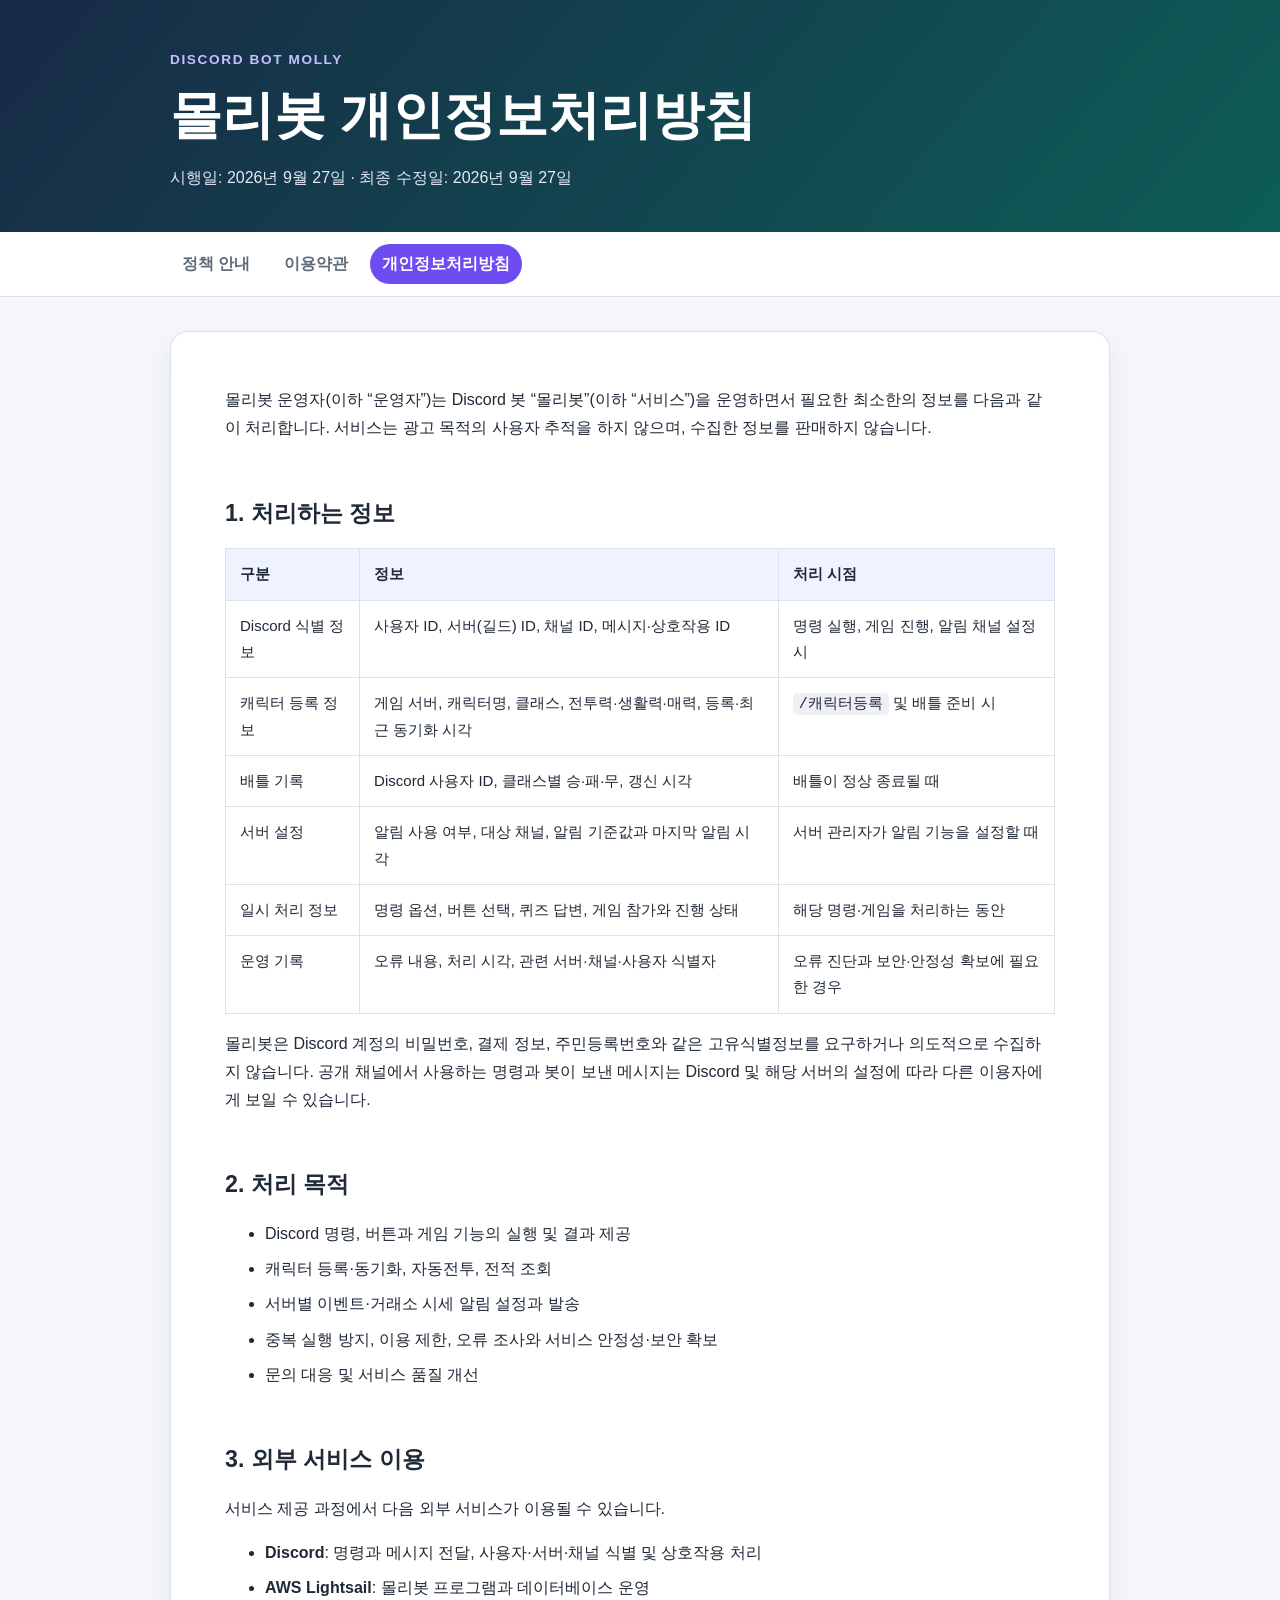
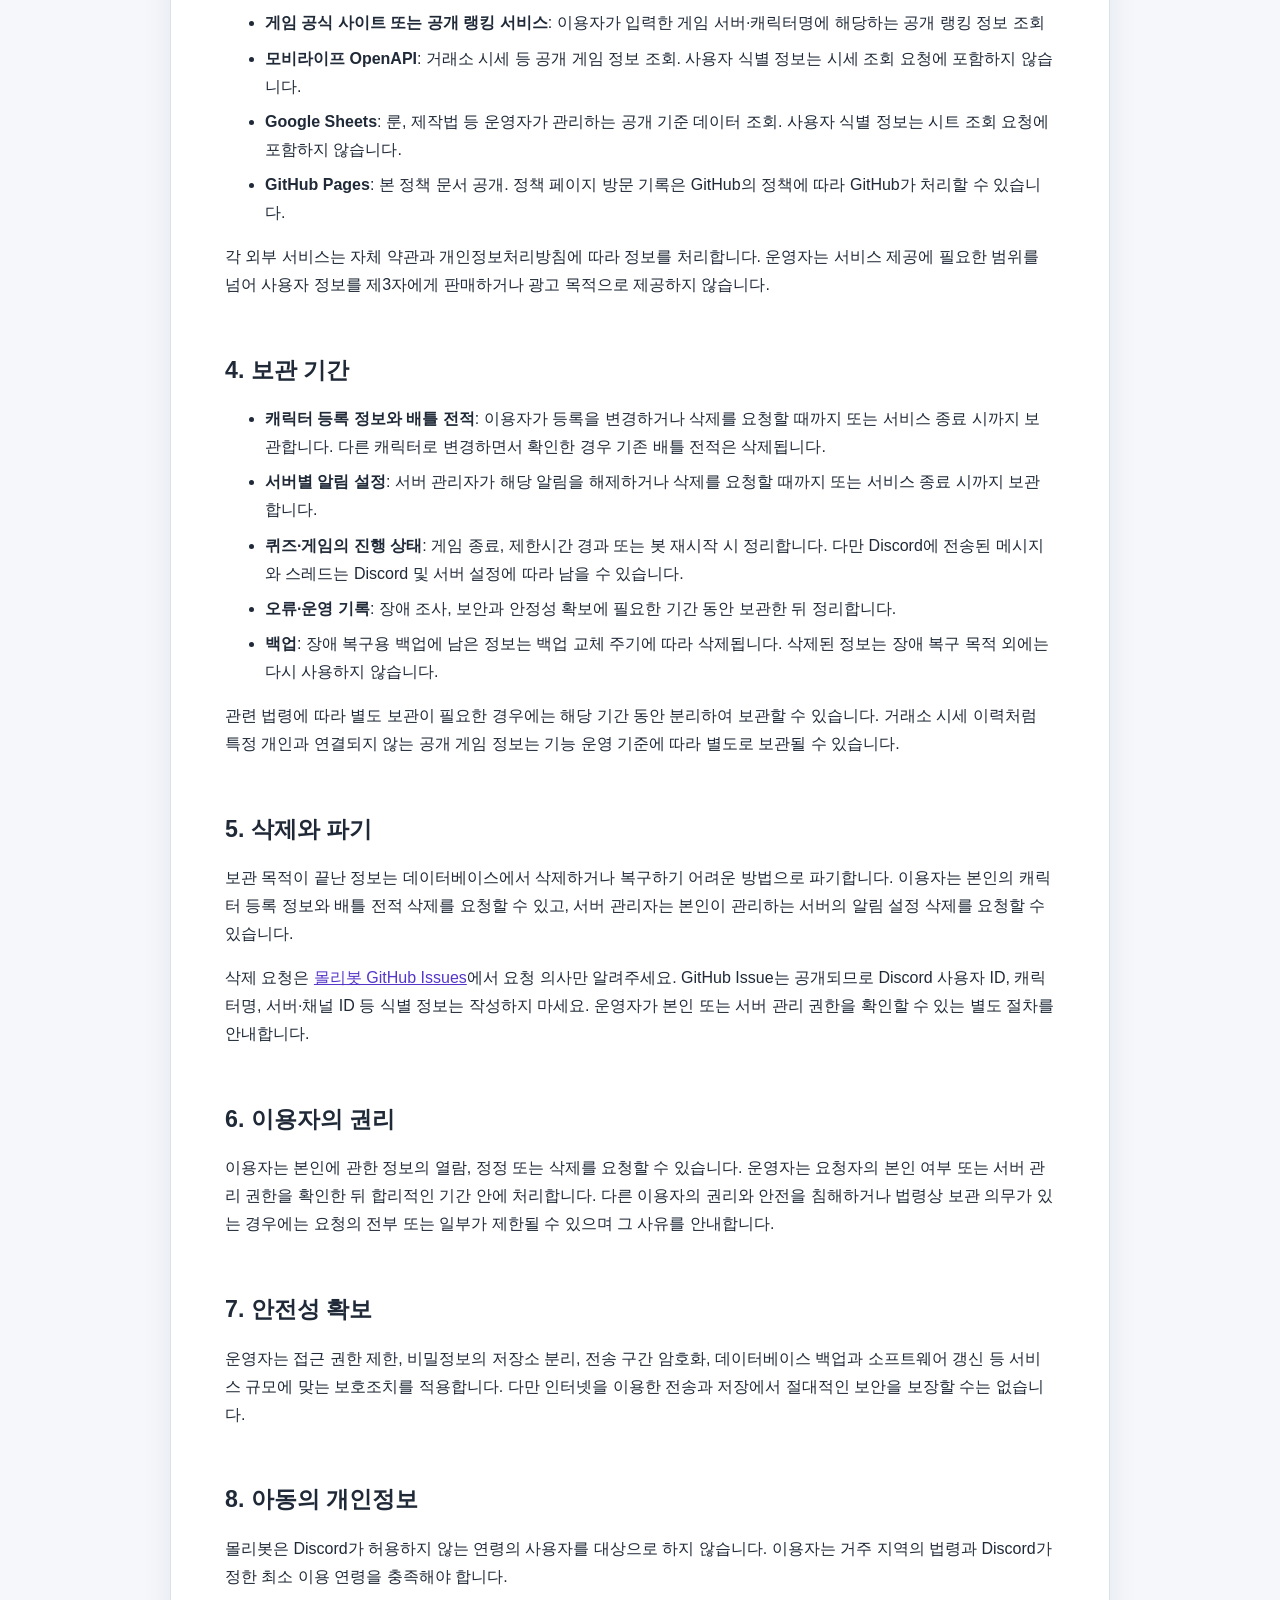
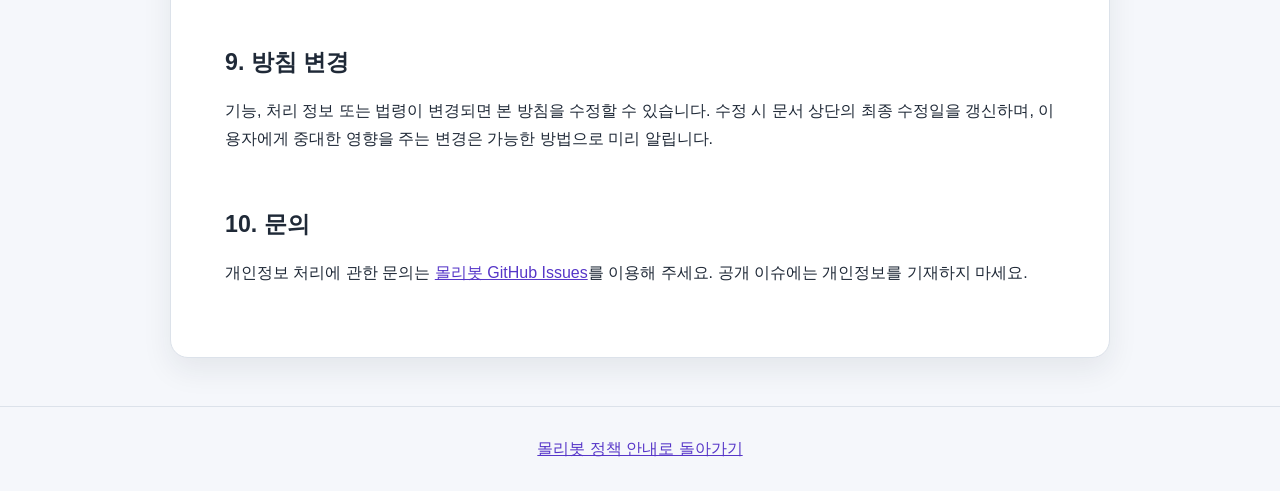
==== docs/privacy.html @ f3605914 "몰리봇 정책 안내 GitHub Pages 추가 - 서비스 안내, 이용약관, 개인정보처리방침 페이지를 추가한다. - 실제 저장 정보와 외부 서비스 이용 범위를 문서화한다. - 모바일" ====
<!doctype html>
<html lang="ko">
<head>
  <meta charset="utf-8">
  <meta name="viewport" content="width=device-width, initial-scale=1">
  <meta name="description" content="디스코드 봇 몰리 개인정보처리방침">
  <title>몰리봇 개인정보처리방침</title>
  <link rel="stylesheet" href="./pages.css">
</head>
<body>
  <header class="site-header compact">
    <div class="container">
      <p class="eyebrow">Discord Bot Molly</p>
      <h1>몰리봇 개인정보처리방침</h1>
      <p class="lead">시행일: 2026년 9월 27일 · 최종 수정일: 2026년 9월 27일</p>
    </div>
  </header>

  <nav class="policy-nav" aria-label="정책 문서">
    <div class="container">
      <a href="./index.html">정책 안내</a>
      <a href="./terms.html">이용약관</a>
      <a aria-current="page" href="./privacy.html">개인정보처리방침</a>
    </div>
  </nav>

  <main class="container document">
    <p>몰리봇 운영자(이하 “운영자”)는 Discord 봇 “몰리봇”(이하 “서비스”)을 운영하면서 필요한 최소한의 정보를 다음과 같이 처리합니다. 서비스는 광고 목적의 사용자 추적을 하지 않으며, 수집한 정보를 판매하지 않습니다.</p>

    <h2>1. 처리하는 정보</h2>
    <div class="table-wrap">
      <table>
        <thead>
          <tr><th>구분</th><th>정보</th><th>처리 시점</th></tr>
        </thead>
        <tbody>
          <tr><td>Discord 식별 정보</td><td>사용자 ID, 서버(길드) ID, 채널 ID, 메시지·상호작용 ID</td><td>명령 실행, 게임 진행, 알림 채널 설정 시</td></tr>
          <tr><td>캐릭터 등록 정보</td><td>게임 서버, 캐릭터명, 클래스, 전투력·생활력·매력, 등록·최근 동기화 시각</td><td><code>/캐릭터등록</code> 및 배틀 준비 시</td></tr>
          <tr><td>배틀 기록</td><td>Discord 사용자 ID, 클래스별 승·패·무, 갱신 시각</td><td>배틀이 정상 종료될 때</td></tr>
          <tr><td>서버 설정</td><td>알림 사용 여부, 대상 채널, 알림 기준값과 마지막 알림 시각</td><td>서버 관리자가 알림 기능을 설정할 때</td></tr>
          <tr><td>일시 처리 정보</td><td>명령 옵션, 버튼 선택, 퀴즈 답변, 게임 참가와 진행 상태</td><td>해당 명령·게임을 처리하는 동안</td></tr>
          <tr><td>운영 기록</td><td>오류 내용, 처리 시각, 관련 서버·채널·사용자 식별자</td><td>오류 진단과 보안·안정성 확보에 필요한 경우</td></tr>
        </tbody>
      </table>
    </div>
    <p>몰리봇은 Discord 계정의 비밀번호, 결제 정보, 주민등록번호와 같은 고유식별정보를 요구하거나 의도적으로 수집하지 않습니다. 공개 채널에서 사용하는 명령과 봇이 보낸 메시지는 Discord 및 해당 서버의 설정에 따라 다른 이용자에게 보일 수 있습니다.</p>

    <h2>2. 처리 목적</h2>
    <ul>
      <li>Discord 명령, 버튼과 게임 기능의 실행 및 결과 제공</li>
      <li>캐릭터 등록·동기화, 자동전투, 전적 조회</li>
      <li>서버별 이벤트·거래소 시세 알림 설정과 발송</li>
      <li>중복 실행 방지, 이용 제한, 오류 조사와 서비스 안정성·보안 확보</li>
      <li>문의 대응 및 서비스 품질 개선</li>
    </ul>

    <h2>3. 외부 서비스 이용</h2>
    <p>서비스 제공 과정에서 다음 외부 서비스가 이용될 수 있습니다.</p>
    <ul>
      <li><strong>Discord</strong>: 명령과 메시지 전달, 사용자·서버·채널 식별 및 상호작용 처리</li>
      <li><strong>AWS Lightsail</strong>: 몰리봇 프로그램과 데이터베이스 운영</li>
      <li><strong>게임 공식 사이트 또는 공개 랭킹 서비스</strong>: 이용자가 입력한 게임 서버·캐릭터명에 해당하는 공개 랭킹 정보 조회</li>
      <li><strong>모비라이프 OpenAPI</strong>: 거래소 시세 등 공개 게임 정보 조회. 사용자 식별 정보는 시세 조회 요청에 포함하지 않습니다.</li>
      <li><strong>Google Sheets</strong>: 룬, 제작법 등 운영자가 관리하는 공개 기준 데이터 조회. 사용자 식별 정보는 시트 조회 요청에 포함하지 않습니다.</li>
      <li><strong>GitHub Pages</strong>: 본 정책 문서 공개. 정책 페이지 방문 기록은 GitHub의 정책에 따라 GitHub가 처리할 수 있습니다.</li>
    </ul>
    <p>각 외부 서비스는 자체 약관과 개인정보처리방침에 따라 정보를 처리합니다. 운영자는 서비스 제공에 필요한 범위를 넘어 사용자 정보를 제3자에게 판매하거나 광고 목적으로 제공하지 않습니다.</p>

    <h2>4. 보관 기간</h2>
    <ul>
      <li><strong>캐릭터 등록 정보와 배틀 전적</strong>: 이용자가 등록을 변경하거나 삭제를 요청할 때까지 또는 서비스 종료 시까지 보관합니다. 다른 캐릭터로 변경하면서 확인한 경우 기존 배틀 전적은 삭제됩니다.</li>
      <li><strong>서버별 알림 설정</strong>: 서버 관리자가 해당 알림을 해제하거나 삭제를 요청할 때까지 또는 서비스 종료 시까지 보관합니다.</li>
      <li><strong>퀴즈·게임의 진행 상태</strong>: 게임 종료, 제한시간 경과 또는 봇 재시작 시 정리합니다. 다만 Discord에 전송된 메시지와 스레드는 Discord 및 서버 설정에 따라 남을 수 있습니다.</li>
      <li><strong>오류·운영 기록</strong>: 장애 조사, 보안과 안정성 확보에 필요한 기간 동안 보관한 뒤 정리합니다.</li>
      <li><strong>백업</strong>: 장애 복구용 백업에 남은 정보는 백업 교체 주기에 따라 삭제됩니다. 삭제된 정보는 장애 복구 목적 외에는 다시 사용하지 않습니다.</li>
    </ul>
    <p>관련 법령에 따라 별도 보관이 필요한 경우에는 해당 기간 동안 분리하여 보관할 수 있습니다. 거래소 시세 이력처럼 특정 개인과 연결되지 않는 공개 게임 정보는 기능 운영 기준에 따라 별도로 보관될 수 있습니다.</p>

    <h2>5. 삭제와 파기</h2>
    <p>보관 목적이 끝난 정보는 데이터베이스에서 삭제하거나 복구하기 어려운 방법으로 파기합니다. 이용자는 본인의 캐릭터 등록 정보와 배틀 전적 삭제를 요청할 수 있고, 서버 관리자는 본인이 관리하는 서버의 알림 설정 삭제를 요청할 수 있습니다.</p>
    <p>삭제 요청은 <a href="https://github.com/PieceOfPaper/DiscordBot_Molly/issues">몰리봇 GitHub Issues</a>에서 요청 의사만 알려주세요. GitHub Issue는 공개되므로 Discord 사용자 ID, 캐릭터명, 서버·채널 ID 등 식별 정보는 작성하지 마세요. 운영자가 본인 또는 서버 관리 권한을 확인할 수 있는 별도 절차를 안내합니다.</p>

    <h2>6. 이용자의 권리</h2>
    <p>이용자는 본인에 관한 정보의 열람, 정정 또는 삭제를 요청할 수 있습니다. 운영자는 요청자의 본인 여부 또는 서버 관리 권한을 확인한 뒤 합리적인 기간 안에 처리합니다. 다른 이용자의 권리와 안전을 침해하거나 법령상 보관 의무가 있는 경우에는 요청의 전부 또는 일부가 제한될 수 있으며 그 사유를 안내합니다.</p>

    <h2>7. 안전성 확보</h2>
    <p>운영자는 접근 권한 제한, 비밀정보의 저장소 분리, 전송 구간 암호화, 데이터베이스 백업과 소프트웨어 갱신 등 서비스 규모에 맞는 보호조치를 적용합니다. 다만 인터넷을 이용한 전송과 저장에서 절대적인 보안을 보장할 수는 없습니다.</p>

    <h2>8. 아동의 개인정보</h2>
    <p>몰리봇은 Discord가 허용하지 않는 연령의 사용자를 대상으로 하지 않습니다. 이용자는 거주 지역의 법령과 Discord가 정한 최소 이용 연령을 충족해야 합니다.</p>

    <h2>9. 방침 변경</h2>
    <p>기능, 처리 정보 또는 법령이 변경되면 본 방침을 수정할 수 있습니다. 수정 시 문서 상단의 최종 수정일을 갱신하며, 이용자에게 중대한 영향을 주는 변경은 가능한 방법으로 미리 알립니다.</p>

    <h2>10. 문의</h2>
    <p>개인정보 처리에 관한 문의는 <a href="https://github.com/PieceOfPaper/DiscordBot_Molly/issues">몰리봇 GitHub Issues</a>를 이용해 주세요. 공개 이슈에는 개인정보를 기재하지 마세요.</p>
  </main>

  <footer class="site-footer">
    <div class="container"><a href="./index.html">몰리봇 정책 안내로 돌아가기</a></div>
  </footer>
</body>
</html>
---- docs/pages.css ----
:root {
  color-scheme: light dark;
  --bg: #f5f7fb;
  --surface: #ffffff;
  --text: #1f2937;
  --muted: #5f6b7a;
  --line: #dce2ea;
  --accent: #6f4bf2;
  --accent-dark: #5636c8;
  --header-a: #182a46;
  --header-b: #0d5d57;
  --notice: #eef3ff;
  --code: #eef0f5;
}

* { box-sizing: border-box; }

html { scroll-behavior: smooth; }

body {
  margin: 0;
  background: var(--bg);
  color: var(--text);
  font-family: -apple-system, BlinkMacSystemFont, "Segoe UI", "Noto Sans KR", sans-serif;
  font-size: 16px;
  line-height: 1.75;
}

a { color: var(--accent-dark); }
a:hover { text-decoration-thickness: 2px; }

.container {
  width: min(940px, calc(100% - 40px));
  margin: 0 auto;
}

.site-header {
  padding: 72px 0 64px;
  background: linear-gradient(130deg, var(--header-a), var(--header-b));
  color: #fff;
}

.site-header.compact { padding: 48px 0 40px; }

.eyebrow {
  margin: 0 0 8px;
  color: #c9beff;
  font-size: .85rem;
  font-weight: 800;
  letter-spacing: .12em;
  text-transform: uppercase;
}

h1, h2, h3 { line-height: 1.35; }
h1 { margin: 0; font-size: clamp(2rem, 5vw, 3.25rem); }
h2 { margin-top: 2.4em; font-size: 1.45rem; }
.lead { margin: 14px 0 0; color: #e4e9f2; }

.policy-nav {
  position: sticky;
  top: 0;
  z-index: 10;
  border-bottom: 1px solid var(--line);
  background: color-mix(in srgb, var(--surface) 94%, transparent);
  backdrop-filter: blur(12px);
}

.policy-nav .container {
  display: flex;
  gap: 10px;
  overflow-x: auto;
  padding-top: 12px;
  padding-bottom: 12px;
}

.policy-nav a {
  flex: none;
  padding: 6px 12px;
  border-radius: 999px;
  color: var(--muted);
  text-decoration: none;
  font-weight: 700;
}

.policy-nav a[aria-current="page"] {
  background: var(--accent);
  color: #fff;
}

.policy-index {
  display: grid;
  grid-template-columns: repeat(2, minmax(0, 1fr));
  gap: 20px;
  padding-top: 48px;
  padding-bottom: 64px;
}

.card, .document {
  border: 1px solid var(--line);
  border-radius: 18px;
  background: var(--surface);
  box-shadow: 0 12px 30px rgb(31 41 55 / 8%);
}

.card { padding: 28px; }
.card h2 { margin-top: 0; }
.button {
  display: inline-block;
  margin-top: 8px;
  padding: 10px 16px;
  border-radius: 10px;
  background: var(--accent);
  color: #fff;
  text-decoration: none;
  font-weight: 800;
}
.button:hover { background: var(--accent-dark); }

.notice {
  grid-column: 1 / -1;
  margin: 8px 0 0;
  padding: 18px 20px;
  border-radius: 12px;
  background: var(--notice);
  color: var(--muted);
}

.document {
  margin-top: 34px;
  margin-bottom: 48px;
  padding: clamp(24px, 5vw, 54px);
}

.document > :first-child { margin-top: 0; }
.document li + li { margin-top: .45em; }
.document code {
  padding: .12em .4em;
  border-radius: 5px;
  background: var(--code);
  font-family: ui-monospace, SFMono-Regular, Menlo, monospace;
}

.table-wrap { overflow-x: auto; }
table { width: 100%; border-collapse: collapse; font-size: .94rem; }
th, td { padding: 12px 14px; border: 1px solid var(--line); text-align: left; vertical-align: top; }
th { background: var(--notice); white-space: nowrap; }

.site-footer {
  padding: 28px 0;
  border-top: 1px solid var(--line);
  color: var(--muted);
  text-align: center;
}
.site-footer a { margin: 0 5px; }

@media (max-width: 680px) {
  .container { width: min(100% - 24px, 940px); }
  .site-header { padding: 48px 0 42px; }
  .policy-index { grid-template-columns: 1fr; padding-top: 28px; }
  .document { margin-top: 20px; border-radius: 12px; }
  ol, ul { padding-left: 1.35em; }
}

@media (prefers-color-scheme: dark) {
  :root {
    --bg: #11151d;
    --surface: #1a202b;
    --text: #e8ecf3;
    --muted: #abb5c4;
    --line: #333d4d;
    --accent: #8d72ff;
    --accent-dark: #b1a0ff;
    --notice: #232c40;
    --code: #2a3240;
  }
  .card, .document { box-shadow: none; }
}
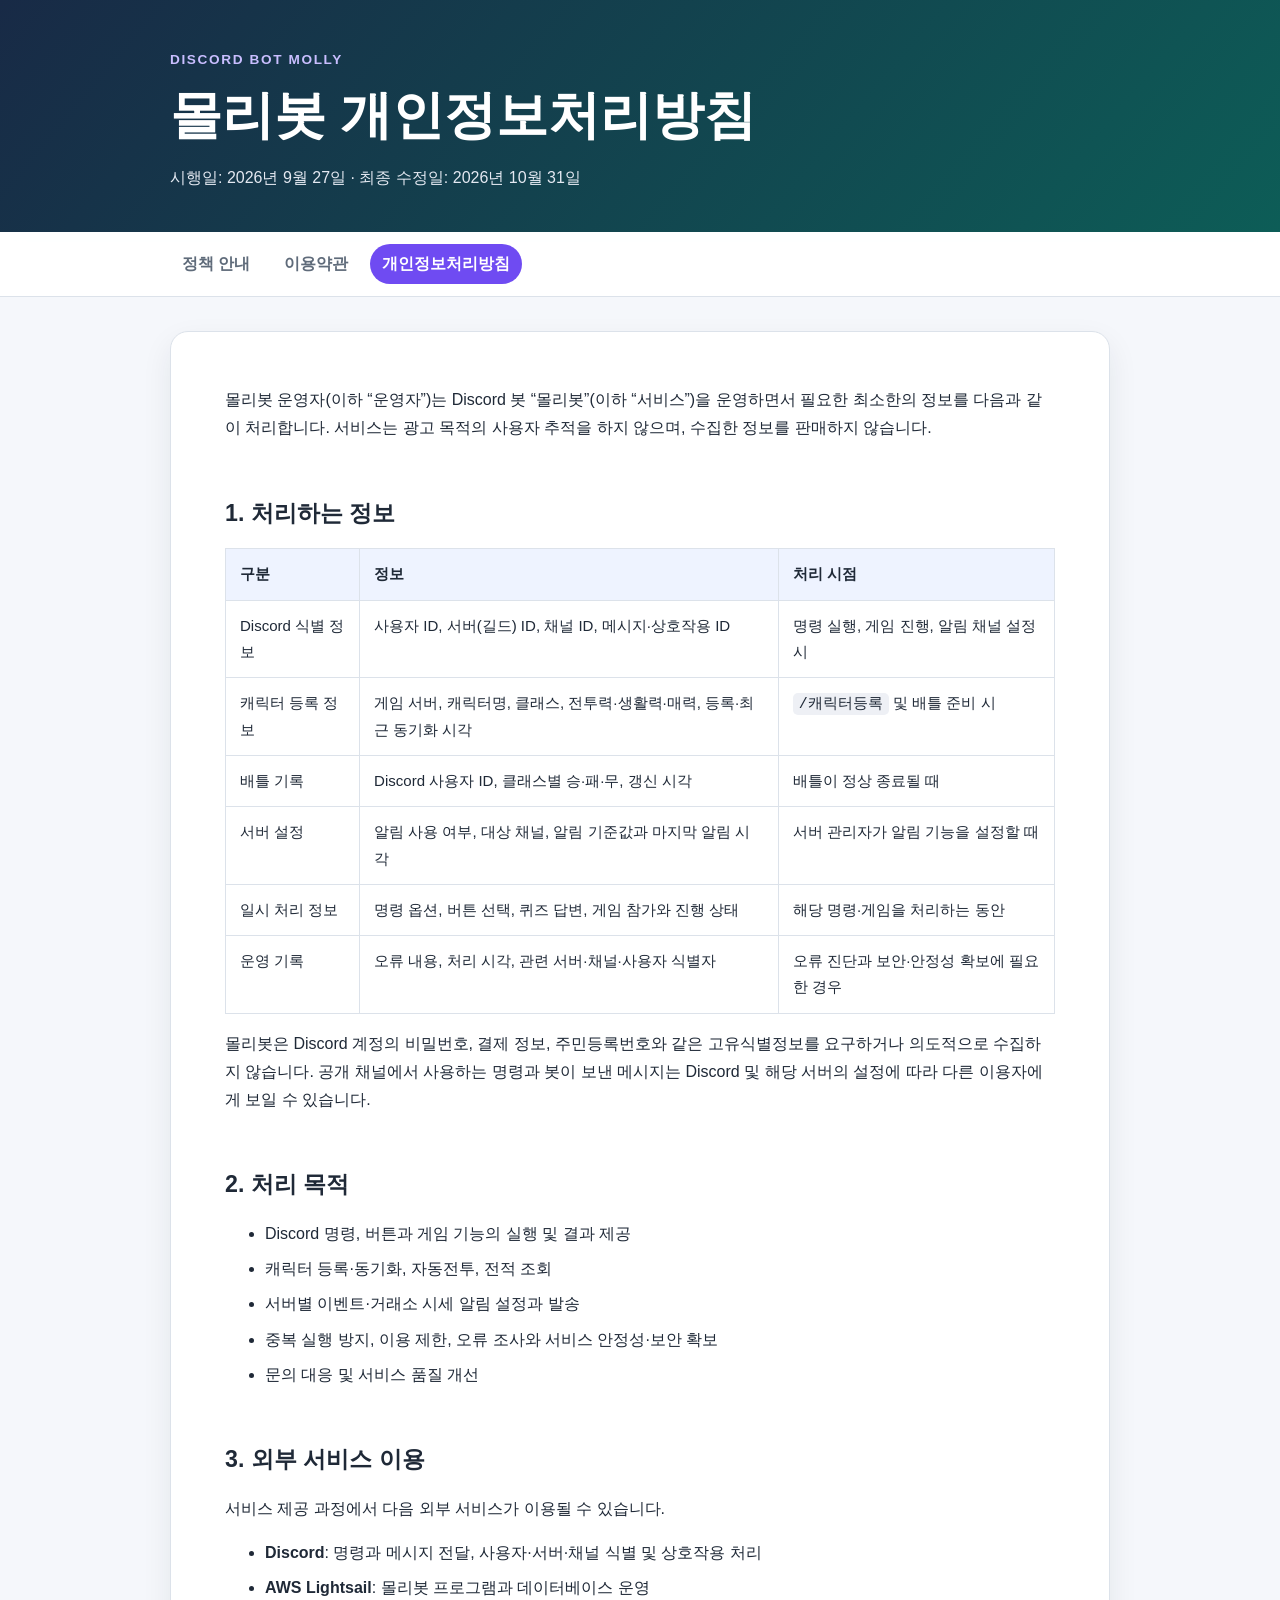
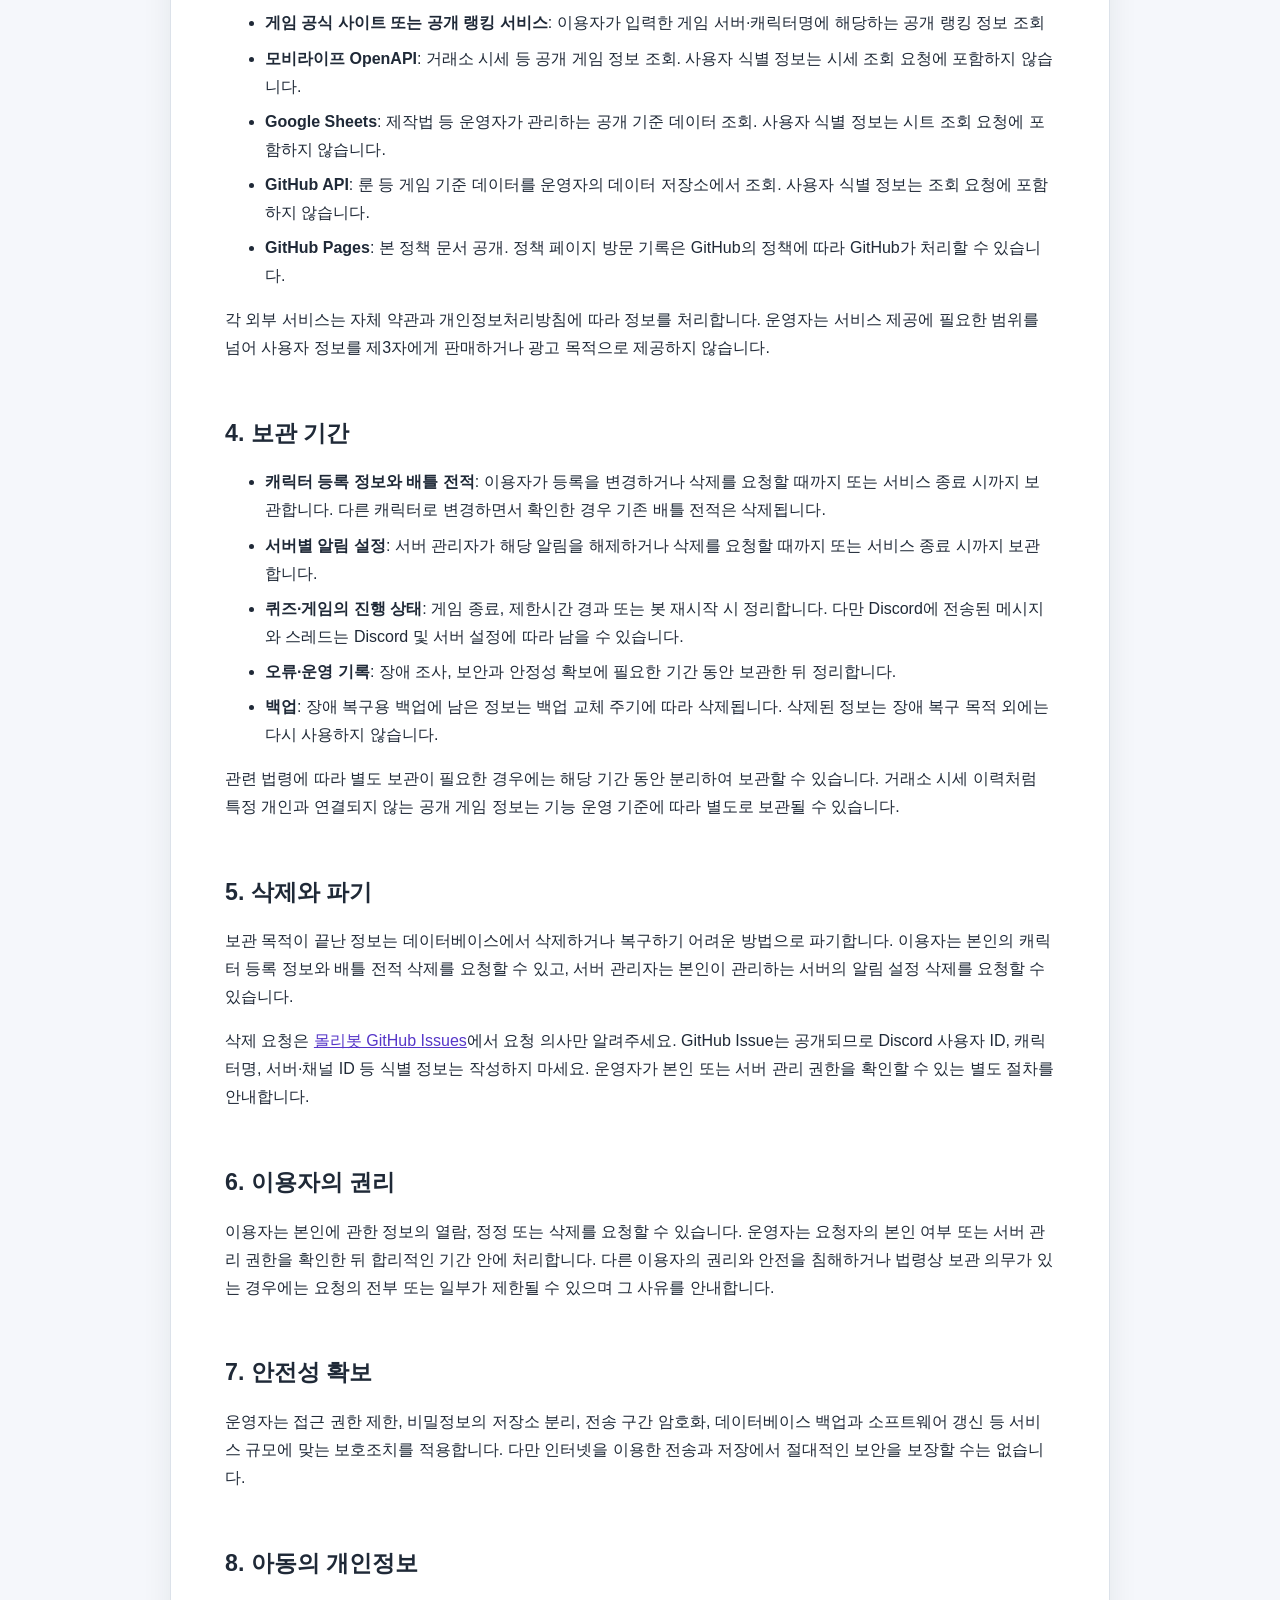
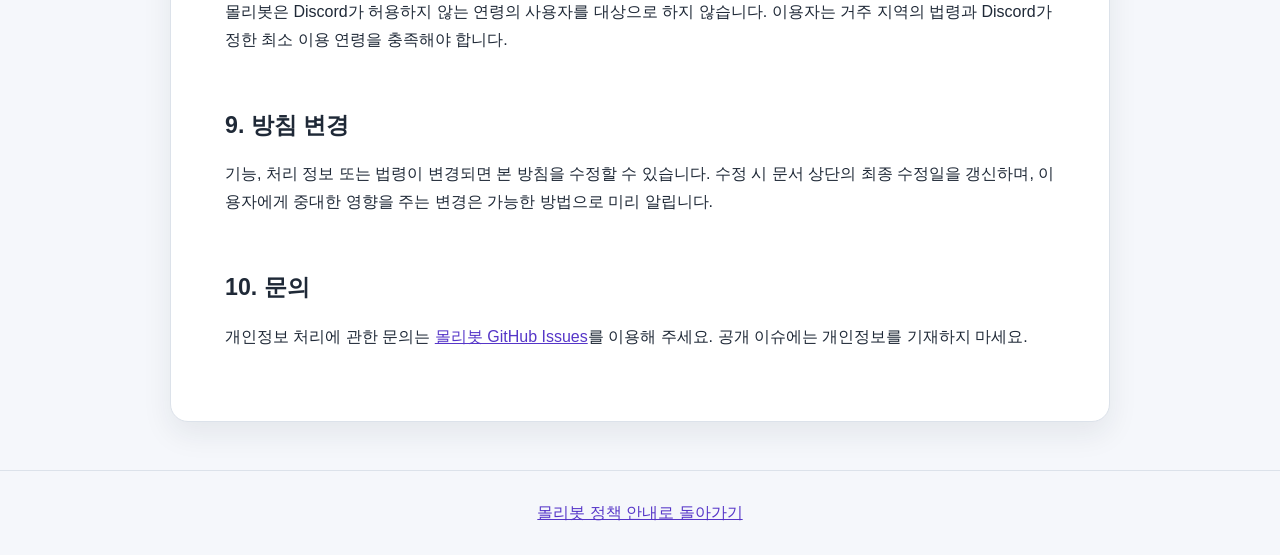
==== commit 748b0575: "룬 데이터를 게임 데이터 저장소(언팩 데이터)로 교체 - 구글 시트 룬 탭 대신 언팩 저장소의 Rune·Socketable·CombatJob·RuneOption 시트로   룬 목록" ====
--- a/docs/privacy.html
+++ b/docs/privacy.html
@@ -12,7 +12,7 @@
     <div class="container">
       <p class="eyebrow">Discord Bot Molly</p>
       <h1>몰리봇 개인정보처리방침</h1>
-      <p class="lead">시행일: 2026년 9월 27일 · 최종 수정일: 2026년 9월 27일</p>
+      <p class="lead">시행일: 2026년 9월 27일 · 최종 수정일: 2026년 10월 31일</p>
     </div>
   </header>
 
@@ -61,7 +61,8 @@
       <li><strong>AWS Lightsail</strong>: 몰리봇 프로그램과 데이터베이스 운영</li>
       <li><strong>게임 공식 사이트 또는 공개 랭킹 서비스</strong>: 이용자가 입력한 게임 서버·캐릭터명에 해당하는 공개 랭킹 정보 조회</li>
       <li><strong>모비라이프 OpenAPI</strong>: 거래소 시세 등 공개 게임 정보 조회. 사용자 식별 정보는 시세 조회 요청에 포함하지 않습니다.</li>
-      <li><strong>Google Sheets</strong>: 룬, 제작법 등 운영자가 관리하는 공개 기준 데이터 조회. 사용자 식별 정보는 시트 조회 요청에 포함하지 않습니다.</li>
+      <li><strong>Google Sheets</strong>: 제작법 등 운영자가 관리하는 공개 기준 데이터 조회. 사용자 식별 정보는 시트 조회 요청에 포함하지 않습니다.</li>
+      <li><strong>GitHub API</strong>: 룬 등 게임 기준 데이터를 운영자의 데이터 저장소에서 조회. 사용자 식별 정보는 조회 요청에 포함하지 않습니다.</li>
       <li><strong>GitHub Pages</strong>: 본 정책 문서 공개. 정책 페이지 방문 기록은 GitHub의 정책에 따라 GitHub가 처리할 수 있습니다.</li>
     </ul>
     <p>각 외부 서비스는 자체 약관과 개인정보처리방침에 따라 정보를 처리합니다. 운영자는 서비스 제공에 필요한 범위를 넘어 사용자 정보를 제3자에게 판매하거나 광고 목적으로 제공하지 않습니다.</p>
